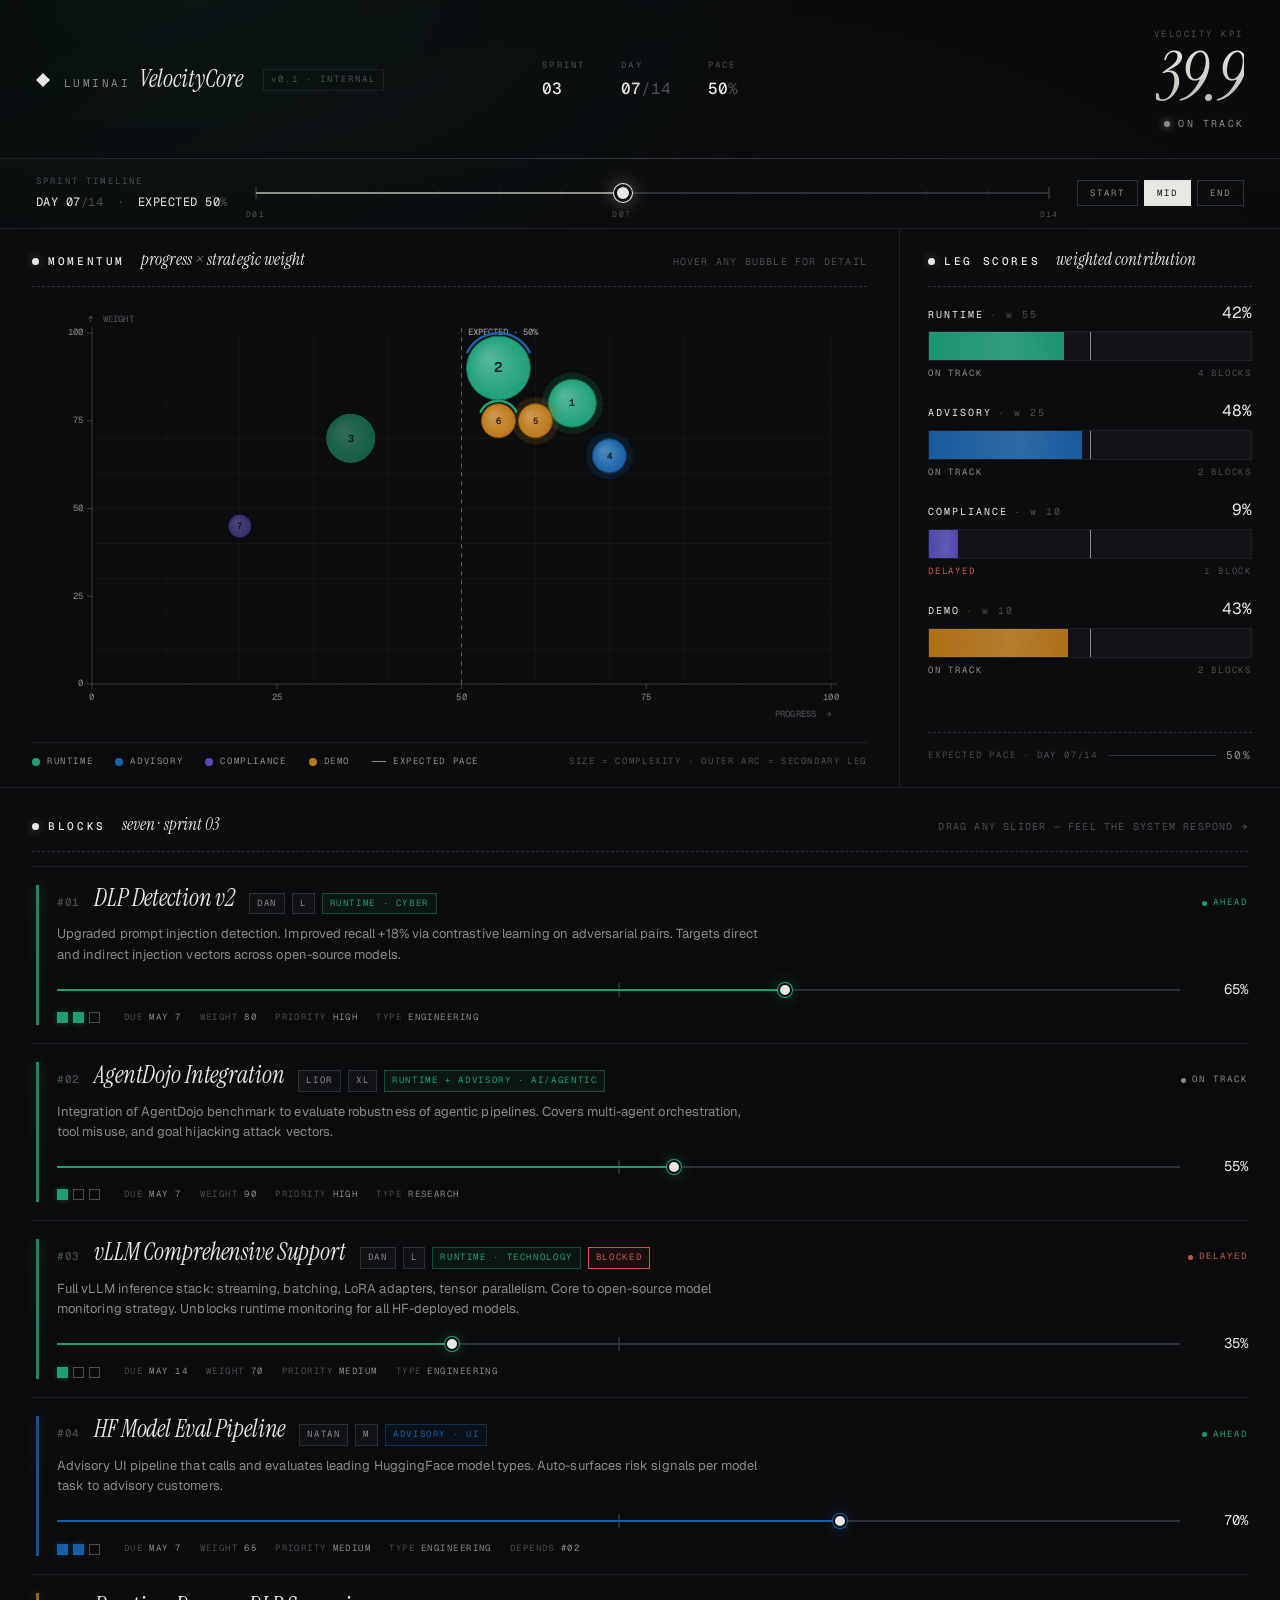
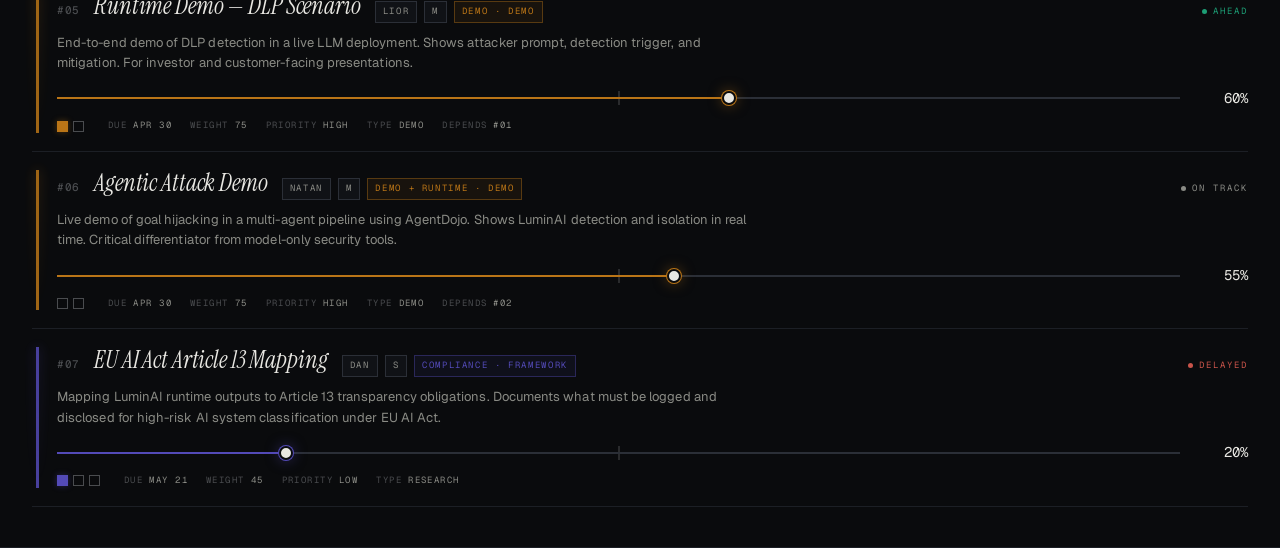
==== index.html @ 902e41db "Add VelocityCore early demo: live sprint KPI visualization Static single-page demo for LuminAI's spr" ====
<!DOCTYPE html>
<html lang="en">
<head>
  <meta charset="UTF-8" />
  <meta name="viewport" content="width=device-width, initial-scale=1.0" />
  <title>VelocityCore · LuminAI</title>
  <link rel="preconnect" href="https://fonts.googleapis.com">
  <link rel="preconnect" href="https://fonts.gstatic.com" crossorigin>
  <link href="https://fonts.googleapis.com/css2?family=Instrument+Serif:ital@0;1&family=Geist:wght@300;400;500;600&family=Geist+Mono:wght@300;400;500;600&display=swap" rel="stylesheet">
  <link rel="stylesheet" href="static/css/main.css">
</head>
<body>
  <div class="grain" aria-hidden="true"></div>
  <div class="vignette" aria-hidden="true"></div>

  <header class="topbar">
    <div class="brand">
      <span class="brand-mark" aria-hidden="true"></span>
      <span class="brand-name">LuminAI <em>VelocityCore</em></span>
      <span class="brand-tag">v0.1 · INTERNAL</span>
    </div>
    <div class="sprint-meta">
      <div class="meta-row"><span class="meta-label">SPRINT</span><span class="meta-value">03</span></div>
      <div class="meta-row"><span class="meta-label">DAY</span><span class="meta-value"><span id="meta-day">07</span><span class="dim">/14</span></span></div>
      <div class="meta-row"><span class="meta-label">PACE</span><span class="meta-value"><span id="meta-pace">50</span><span class="dim">%</span></span></div>
    </div>
    <div class="kpi-display">
      <span class="kpi-label">VELOCITY KPI</span>
      <span class="kpi-value" id="kpi-value">0.0</span>
      <span class="kpi-status" id="kpi-status">—</span>
    </div>
  </header>

  <section class="timeline" aria-label="Sprint timeline scrubber">
    <div class="timeline-label">
      <span class="tl-eyebrow">SPRINT TIMELINE</span>
      <span class="tl-readout">
        DAY <span id="tl-day">07</span><span class="dim">/14</span>
        <span class="tl-sep">·</span>
        EXPECTED <span id="tl-pace">50</span><span class="dim">%</span>
      </span>
    </div>
    <div class="timeline-track-wrap">
      <div class="timeline-ticks" id="timeline-ticks"></div>
      <input type="range" id="timeline-slider" class="timeline-slider"
        min="1" max="14" step="1" value="7" aria-label="Sprint day" />
    </div>
    <div class="timeline-presets">
      <button class="preset" data-day="1">START</button>
      <button class="preset" data-day="7">MID</button>
      <button class="preset" data-day="14">END</button>
    </div>
  </section>

  <main class="grid">
    <section class="panel momentum-panel">
      <header class="panel-header">
        <h2 class="panel-title"><span class="dot"></span>Momentum</h2>
        <span class="panel-sub"><em>progress</em> × <em>strategic weight</em></span>
        <span class="hint">hover any bubble for detail</span>
      </header>
      <div class="canvas-wrap">
        <canvas id="momentum-canvas"></canvas>
        <div class="tooltip" id="momentum-tooltip" hidden></div>
      </div>
      <footer class="canvas-legend" id="canvas-legend"></footer>
    </section>

    <aside class="panel legs-panel">
      <header class="panel-header">
        <h2 class="panel-title"><span class="dot"></span>Leg Scores</h2>
        <span class="panel-sub"><em>weighted contribution</em></span>
      </header>
      <div class="legs" id="legs"></div>
      <footer class="legs-foot">
        <span class="legs-foot-label">EXPECTED PACE · DAY 07/14</span>
        <span class="legs-foot-line"></span>
        <span class="legs-foot-val">50%</span>
      </footer>
    </aside>

    <section class="panel blocks-panel">
      <header class="panel-header">
        <h2 class="panel-title"><span class="dot"></span>Blocks</h2>
        <span class="panel-sub"><em>seven · sprint 03</em></span>
        <span class="hint">drag any slider — feel the system respond →</span>
      </header>
      <div class="blocks" id="blocks"></div>
    </section>
  </main>

  <script src="static/js/data.js"></script>
  <script src="static/js/kpi.js"></script>
  <script src="static/js/momentum.js"></script>
  <script src="static/js/app.js"></script>
</body>
</html>
---- static/css/main.css ----
/* =============================================================
   VelocityCore — LuminAI
   Instrument-panel aesthetic. Italic serif for gravitas,
   monospace for measurement, surgical color, fine hairlines.
   ============================================================= */

:root {
  --bg: #0a0b0d;
  --bg-2: #0d0f12;
  --surface: #101216;
  --surface-2: #15171c;
  --border: #1c1f25;
  --border-bright: #2b2f37;
  --text: #e8e7e2;
  --text-dim: #8a8b85;
  --text-faint: #4a4c4f;

  --runtime: #1D9E75;
  --advisory: #185FA5;
  --compliance: #534AB7;
  --demo: #BA7517;

  --warn: #c9544a;
  --good: var(--runtime);
  --neutral: var(--text-dim);

  --serif: 'Instrument Serif', 'EB Garamond', 'Times New Roman', serif;
  --sans: 'Geist', system-ui, -apple-system, sans-serif;
  --mono: 'Geist Mono', 'JetBrains Mono', 'SF Mono', monospace;

  --ease: cubic-bezier(.22, .61, .36, 1);
  --ease-out: cubic-bezier(.16, 1, .3, 1);
}

* { margin: 0; padding: 0; box-sizing: border-box; }
*::selection { background: var(--text); color: var(--bg); }

html, body { min-height: 100vh; }

body {
  background: var(--bg);
  color: var(--text);
  font-family: var(--sans);
  font-size: 13px;
  line-height: 1.55;
  letter-spacing: 0.005em;
  -webkit-font-smoothing: antialiased;
  -moz-osx-font-smoothing: grayscale;
  position: relative;
  overflow-x: hidden;
}

.grain {
  position: fixed;
  inset: 0;
  pointer-events: none;
  z-index: 1000;
  opacity: 0.05;
  mix-blend-mode: overlay;
  background-image: url("data:image/svg+xml;utf8,<svg viewBox='0 0 200 200' xmlns='http://www.w3.org/2000/svg'><filter id='n'><feTurbulence type='fractalNoise' baseFrequency='0.85' numOctaves='2' stitchTiles='stitch'/><feColorMatrix values='0 0 0 0 1  0 0 0 0 1  0 0 0 0 1  0 0 0 1 0'/></filter><rect width='100%' height='100%' filter='url(%23n)'/></svg>");
}

.vignette {
  position: fixed;
  inset: 0;
  pointer-events: none;
  z-index: 0;
  background:
    radial-gradient(ellipse 80% 60% at 15% 0%, rgba(29,158,117,0.07), transparent 60%),
    radial-gradient(ellipse 70% 60% at 100% 100%, rgba(83,74,183,0.06), transparent 60%),
    radial-gradient(ellipse 90% 80% at 50% 50%, transparent 50%, rgba(0,0,0,0.4));
}

/* =============================================================
   TOP BAR
   ============================================================= */
.topbar {
  display: grid;
  grid-template-columns: 1fr auto 1fr;
  align-items: center;
  padding: 28px 36px 26px;
  border-bottom: 1px solid var(--border);
  position: relative;
  z-index: 1;
  gap: 24px;
}
.topbar::after {
  content: '';
  position: absolute;
  left: 0; right: 0; bottom: -1px;
  height: 1px;
  background: linear-gradient(90deg, transparent, var(--text-dim), transparent);
  opacity: 0.18;
}

.brand {
  display: flex;
  align-items: center;
  gap: 14px;
}
.brand-mark {
  width: 14px; height: 14px;
  background: var(--text);
  clip-path: polygon(50% 0, 100% 50%, 50% 100%, 0 50%);
  filter: drop-shadow(0 0 12px rgba(232,231,229,0.45));
  animation: pulse-mark 4s ease-in-out infinite;
}
@keyframes pulse-mark {
  0%, 100% { filter: drop-shadow(0 0 8px rgba(232,231,229,0.3)); }
  50% { filter: drop-shadow(0 0 16px rgba(232,231,229,0.55)); }
}
.brand-name {
  font-family: var(--mono);
  font-size: 11px;
  letter-spacing: 0.22em;
  text-transform: uppercase;
  color: var(--text-dim);
  display: flex;
  align-items: baseline;
  gap: 9px;
}
.brand-name em {
  font-style: italic;
  font-family: var(--serif);
  font-size: 24px;
  letter-spacing: 0;
  text-transform: none;
  color: var(--text);
  line-height: 1;
}
.brand-tag {
  font-family: var(--mono);
  font-size: 9px;
  letter-spacing: 0.22em;
  color: var(--text-faint);
  padding: 3px 7px;
  border: 1px solid var(--border);
  margin-left: 6px;
}

.sprint-meta {
  display: flex;
  gap: 36px;
  font-family: var(--mono);
}
.meta-row { display: flex; flex-direction: column; gap: 4px; }
.meta-label {
  font-size: 9px;
  letter-spacing: 0.24em;
  color: var(--text-faint);
}
.meta-value {
  font-size: 16px;
  color: var(--text);
  font-feature-settings: 'tnum';
  font-weight: 500;
}
.dim { color: var(--text-faint); font-weight: 400; }

.kpi-display {
  display: flex;
  flex-direction: column;
  align-items: flex-end;
  position: relative;
}
.kpi-label {
  font-family: var(--mono);
  font-size: 9px;
  letter-spacing: 0.28em;
  color: var(--text-faint);
  margin-bottom: 4px;
}
.kpi-value {
  font-family: var(--serif);
  font-style: italic;
  font-size: 68px;
  line-height: 0.92;
  font-feature-settings: 'tnum';
  letter-spacing: -0.02em;
  background: linear-gradient(180deg, var(--text) 0%, #b6b6ad 100%);
  -webkit-background-clip: text;
  background-clip: text;
  color: transparent;
}
.kpi-status {
  font-family: var(--mono);
  font-size: 10px;
  letter-spacing: 0.22em;
  text-transform: uppercase;
  margin-top: 8px;
  color: var(--text-dim);
  display: flex;
  align-items: center;
  gap: 8px;
}
.kpi-status::before {
  content: '';
  width: 6px; height: 6px;
  background: currentColor;
  border-radius: 50%;
  box-shadow: 0 0 8px currentColor;
}
.kpi-status.ahead { color: var(--good); }
.kpi-status.delayed { color: var(--warn); }
.kpi-status.on_track { color: var(--text-dim); }

/* =============================================================
   TIMELINE SCRUBBER
   ============================================================= */
.timeline {
  display: grid;
  grid-template-columns: auto 1fr auto;
  align-items: center;
  gap: 28px;
  padding: 16px 36px;
  border-bottom: 1px solid var(--border);
  position: relative;
  z-index: 1;
  background: linear-gradient(180deg, rgba(255,255,255,0.012), transparent);
}
.timeline-label { display: flex; flex-direction: column; gap: 4px; min-width: 0; }
.tl-eyebrow {
  font-family: var(--mono);
  font-size: 9px;
  letter-spacing: 0.24em;
  color: var(--text-faint);
}
.tl-readout {
  font-family: var(--mono);
  font-size: 12px;
  color: var(--text);
  letter-spacing: 0.04em;
  font-feature-settings: 'tnum';
}
.tl-readout .tl-sep { color: var(--text-faint); margin: 0 6px; }

.timeline-track-wrap {
  position: relative;
  height: 36px;
  display: flex;
  align-items: center;
}
.timeline-ticks {
  position: absolute;
  inset: 50% 0 auto 0;
  transform: translateY(-50%);
  height: 18px;
  pointer-events: none;
}
.timeline-ticks .tick {
  position: absolute;
  top: 50%;
  width: 1px;
  background: var(--border-bright);
  transform: translate(-50%, -50%);
}
.timeline-ticks .tick.tick-major {
  background: var(--text-faint);
  height: 12px;
}
.timeline-ticks .tick.tick-minor { height: 5px; opacity: 0.7; }
.timeline-ticks .tick-label {
  position: absolute;
  bottom: -18px;
  font-family: var(--mono);
  font-size: 8px;
  letter-spacing: 0.18em;
  color: var(--text-faint);
  transform: translateX(-50%);
}

input[type=range].timeline-slider {
  -webkit-appearance: none;
  -moz-appearance: none;
  appearance: none;
  background: transparent;
  width: 100%;
  height: 36px;
  cursor: ew-resize;
  position: relative;
  z-index: 2;
  margin: 0;
}
input[type=range].timeline-slider:focus { outline: none; }
input[type=range].timeline-slider::-webkit-slider-runnable-track {
  height: 2px;
  background: linear-gradient(
    to right,
    var(--text-dim) 0%,
    var(--text-dim) var(--tl-pct, 50%),
    var(--border-bright) var(--tl-pct, 50%),
    var(--border-bright) 100%
  );
  border: none;
}
input[type=range].timeline-slider::-webkit-slider-thumb {
  -webkit-appearance: none;
  width: 18px; height: 18px;
  background: var(--text);
  border: 3px solid var(--bg);
  margin-top: -8px;
  border-radius: 50%;
  cursor: grab;
  box-shadow: 0 0 0 1px var(--text), 0 0 18px rgba(232,231,229,0.45);
  transition: transform 160ms var(--ease);
}
input[type=range].timeline-slider::-webkit-slider-thumb:hover { transform: scale(1.15); }
input[type=range].timeline-slider::-webkit-slider-thumb:active { cursor: grabbing; }
input[type=range].timeline-slider::-moz-range-track {
  height: 2px;
  background: var(--border-bright);
}
input[type=range].timeline-slider::-moz-range-progress {
  height: 2px;
  background: var(--text-dim);
}
input[type=range].timeline-slider::-moz-range-thumb {
  width: 16px; height: 16px;
  background: var(--text);
  border: 3px solid var(--bg);
  border-radius: 50%;
  box-shadow: 0 0 0 1px var(--text);
}

.timeline-presets {
  display: flex;
  gap: 6px;
}
.preset {
  font-family: var(--mono);
  font-size: 9px;
  letter-spacing: 0.22em;
  text-transform: uppercase;
  padding: 6px 12px;
  background: transparent;
  color: var(--text-dim);
  border: 1px solid var(--border-bright);
  cursor: pointer;
  transition: all 160ms var(--ease);
}
.preset:hover {
  color: var(--text);
  border-color: var(--text-dim);
  background: var(--surface);
}
.preset.active {
  color: var(--bg);
  background: var(--text);
  border-color: var(--text);
}

@media (max-width: 720px) {
  .timeline { grid-template-columns: 1fr; gap: 14px; padding: 14px 20px; }
  .timeline-presets { justify-content: center; }
}

/* =============================================================
   GRID
   ============================================================= */
.grid {
  display: grid;
  grid-template-columns: minmax(0, 1fr) 380px;
  grid-template-rows: minmax(460px, 62vh) auto;
  gap: 1px;
  background: var(--border);
  border-bottom: 1px solid var(--border);
  position: relative;
  z-index: 1;
}

.panel {
  background: var(--bg);
  display: flex;
  flex-direction: column;
  position: relative;
}
.momentum-panel { padding: 22px 32px 18px; min-width: 0; }
.legs-panel { padding: 22px 28px 22px; }
.blocks-panel { padding: 28px 32px 40px; grid-column: 1 / -1; }

.panel-header {
  display: flex;
  align-items: baseline;
  gap: 16px;
  padding-bottom: 16px;
  margin-bottom: 14px;
  border-bottom: 1px dashed var(--border-bright);
}
.panel-title {
  font-family: var(--mono);
  font-size: 11px;
  letter-spacing: 0.24em;
  font-weight: 500;
  text-transform: uppercase;
  display: flex;
  align-items: center;
  gap: 9px;
  color: var(--text);
}
.panel-title .dot {
  width: 7px; height: 7px;
  border-radius: 50%;
  background: var(--text);
  box-shadow: 0 0 10px rgba(232,231,229,0.35);
}
.panel-sub {
  font-family: var(--serif);
  font-style: italic;
  font-size: 17px;
  color: var(--text-dim);
  letter-spacing: 0.005em;
  line-height: 1;
}
.panel-sub em { font-style: italic; color: var(--text); }
.hint {
  margin-left: auto;
  font-family: var(--mono);
  font-size: 10px;
  color: var(--text-faint);
  letter-spacing: 0.12em;
  text-transform: uppercase;
}

/* =============================================================
   MOMENTUM CANVAS
   ============================================================= */
.canvas-wrap {
  position: relative;
  flex: 1;
  min-height: 380px;
}
#momentum-canvas {
  display: block;
  width: 100%;
  height: 100%;
  cursor: crosshair;
}
.tooltip {
  position: absolute;
  pointer-events: none;
  background: rgba(13, 15, 18, 0.96);
  border: 1px solid var(--border-bright);
  padding: 12px 14px;
  min-width: 200px;
  max-width: 260px;
  font-family: var(--mono);
  font-size: 10px;
  letter-spacing: 0.04em;
  z-index: 10;
  backdrop-filter: blur(8px);
  -webkit-backdrop-filter: blur(8px);
  box-shadow: 0 12px 32px rgba(0,0,0,0.55), 0 0 0 1px rgba(0,0,0,0.4);
}
.tooltip[hidden] { display: none; }
.tt-name {
  font-family: var(--serif);
  font-style: italic;
  font-size: 17px;
  color: var(--text);
  letter-spacing: -0.005em;
  margin-bottom: 4px;
  line-height: 1.15;
}
.tt-meta {
  color: var(--text-faint);
  margin-bottom: 10px;
  font-size: 9px;
  letter-spacing: 0.18em;
  text-transform: uppercase;
}
.tt-row {
  display: flex;
  justify-content: space-between;
  gap: 12px;
  padding: 3px 0;
}
.tt-key { color: var(--text-faint); font-size: 9px; letter-spacing: 0.2em; }
.tt-val { color: var(--text); font-feature-settings: 'tnum'; }
.tt-status {
  margin-top: 10px;
  padding-top: 8px;
  border-top: 1px solid var(--border-bright);
  font-size: 9px;
  letter-spacing: 0.22em;
  text-align: right;
  color: var(--text-dim);
}
.tt-status.ahead { color: var(--good); }
.tt-status.delayed { color: var(--warn); }

.canvas-legend {
  display: flex;
  gap: 22px;
  margin-top: 14px;
  padding-top: 12px;
  border-top: 1px solid var(--border);
  font-family: var(--mono);
  font-size: 9px;
  letter-spacing: 0.18em;
  color: var(--text-dim);
  flex-wrap: wrap;
  align-items: center;
}
.legend-item { display: flex; align-items: center; gap: 7px; }
.legend-dot { width: 8px; height: 8px; border-radius: 50%; }
.legend-line { width: 14px; height: 1px; background: var(--text-dim); }
.legend-meta { color: var(--text-faint); }

/* =============================================================
   LEG BARS
   ============================================================= */
.legs {
  display: flex;
  flex-direction: column;
  gap: 18px;
  flex: 1;
}
.leg {
  --leg-color: var(--text);
  display: flex;
  flex-direction: column;
  gap: 6px;
}
.leg-row-1 {
  display: flex;
  align-items: baseline;
  justify-content: space-between;
  gap: 12px;
}
.leg-name {
  font-family: var(--mono);
  font-size: 10px;
  letter-spacing: 0.2em;
  color: var(--text);
}
.leg-name .leg-weight {
  color: var(--text-faint);
  margin-left: 6px;
}
.leg-actual {
  font-family: var(--mono);
  font-size: 16px;
  color: var(--text);
  font-feature-settings: 'tnum';
  letter-spacing: 0;
}
.leg-bar {
  height: 30px;
  background: var(--surface);
  border: 1px solid var(--border);
  position: relative;
  overflow: hidden;
}
.leg-fill {
  position: absolute;
  inset: 0 auto 0 0;
  width: 0;
  background: var(--leg-color);
  transition: width 520ms var(--ease-out);
  opacity: 0.92;
}
.leg-fill::after {
  content: '';
  position: absolute;
  inset: 0;
  background: linear-gradient(90deg, transparent 0%, rgba(255,255,255,0.10) 60%, transparent 100%);
}
.leg-expected {
  position: absolute;
  top: -3px; bottom: -3px;
  left: var(--expected, 50%);
  width: 1px;
  background: rgba(232,231,229,0.55);
  z-index: 2;
  pointer-events: none;
  transition: left 360ms var(--ease-out);
}
.leg-expected::before, .leg-expected::after {
  content: '';
  position: absolute;
  left: -2px;
  width: 5px;
  height: 1px;
  background: rgba(232,231,229,0.55);
}
.leg-expected::before { top: 0; }
.leg-expected::after { bottom: 0; }
.leg-row-2 {
  display: flex;
  justify-content: space-between;
  font-family: var(--mono);
  font-size: 9px;
  letter-spacing: 0.2em;
  color: var(--text-faint);
  text-transform: uppercase;
}
.leg-status-tag.ahead { color: var(--good); }
.leg-status-tag.delayed { color: var(--warn); }
.leg-status-tag.on_track { color: var(--text-dim); }

.legs-foot {
  margin-top: 18px;
  padding-top: 14px;
  border-top: 1px dashed var(--border-bright);
  display: grid;
  grid-template-columns: auto 1fr auto;
  align-items: center;
  gap: 10px;
  font-family: var(--mono);
  font-size: 9px;
  letter-spacing: 0.2em;
  color: var(--text-faint);
}
.legs-foot-line { height: 1px; background: var(--border-bright); }
.legs-foot-val { color: var(--text-dim); font-size: 11px; }

/* =============================================================
   BLOCKS
   ============================================================= */
.blocks {
  display: flex;
  flex-direction: column;
}
.block {
  --leg-color: var(--text);
  display: grid;
  grid-template-columns: 3px 1fr;
  gap: 18px;
  padding: 18px 0 18px 4px;
  border-bottom: 1px solid var(--border);
  position: relative;
  transition: background 200ms var(--ease);
}
.block:first-child { border-top: 1px solid var(--border); }
.block:hover { background: var(--bg-2); }
.block-strip {
  background: var(--leg-color);
  align-self: stretch;
  opacity: 0.85;
  position: relative;
}
.block-strip::after {
  content: '';
  position: absolute;
  inset: 0;
  background: linear-gradient(180deg, var(--leg-color), transparent);
  filter: blur(6px);
  opacity: 0.5;
}
.block-body {
  display: flex;
  flex-direction: column;
  gap: 10px;
  min-width: 0;
}

.block-head {
  display: flex;
  align-items: baseline;
  gap: 14px;
  flex-wrap: wrap;
}
.block-id {
  font-family: var(--mono);
  font-size: 11px;
  color: var(--text-faint);
  letter-spacing: 0.06em;
  font-feature-settings: 'tnum';
  font-weight: 500;
}
.block-name {
  font-family: var(--serif);
  font-style: italic;
  font-size: 24px;
  font-weight: 400;
  color: var(--text);
  letter-spacing: -0.005em;
  line-height: 1.05;
}
.block-tags {
  display: flex;
  align-items: center;
  gap: 7px;
  flex-wrap: wrap;
}
.tag {
  font-family: var(--mono);
  font-size: 9px;
  letter-spacing: 0.18em;
  text-transform: uppercase;
  padding: 3px 7px;
  border: 1px solid var(--border-bright);
  color: var(--text-dim);
  background: var(--surface);
}
.tag-leg {
  border-color: color-mix(in oklab, var(--leg-color), transparent 60%);
  color: var(--leg-color);
  background: color-mix(in oklab, var(--leg-color), transparent 92%);
}
.tag-blocked {
  border-color: var(--warn);
  color: var(--warn);
  background: color-mix(in oklab, var(--warn), transparent 92%);
}
.block-status {
  font-family: var(--mono);
  font-size: 9px;
  letter-spacing: 0.22em;
  text-transform: uppercase;
  color: var(--text-dim);
  display: flex;
  align-items: center;
  gap: 6px;
  margin-left: auto;
}
.block-status::before {
  content: '';
  width: 5px;
  height: 5px;
  background: currentColor;
  border-radius: 50%;
}
.block-status.ahead { color: var(--good); }
.block-status.delayed { color: var(--warn); }

.block-desc {
  color: var(--text-dim);
  font-size: 13px;
  max-width: 78ch;
  line-height: 1.55;
}

.block-controls {
  display: flex;
  align-items: center;
  gap: 16px;
  margin-top: 4px;
}
.slider-wrap {
  position: relative;
  flex: 1;
  height: 22px;
  display: flex;
  align-items: center;
}
.slider-wrap::after {
  content: '';
  position: absolute;
  left: var(--expected, 50%);
  top: 50%;
  transform: translate(-50%, -50%);
  width: 1px;
  height: 14px;
  background: var(--text-faint);
  pointer-events: none;
  z-index: 0;
  transition: left 360ms var(--ease-out);
}
input[type=range].block-slider {
  -webkit-appearance: none;
  -moz-appearance: none;
  appearance: none;
  background: transparent;
  width: 100%;
  height: 22px;
  cursor: ew-resize;
  z-index: 1;
  position: relative;
  margin: 0;
}
input[type=range].block-slider:focus { outline: none; }
input[type=range].block-slider::-webkit-slider-runnable-track {
  height: 2px;
  background: linear-gradient(
    to right,
    var(--leg-color) 0%,
    var(--leg-color) var(--fill-pct, 0%),
    var(--border-bright) var(--fill-pct, 0%),
    var(--border-bright) 100%
  );
  border: none;
}
input[type=range].block-slider::-webkit-slider-thumb {
  -webkit-appearance: none;
  width: 14px; height: 14px;
  background: var(--text);
  border: 2px solid var(--bg);
  margin-top: -6px;
  border-radius: 50%;
  cursor: grab;
  box-shadow: 0 0 0 1px var(--leg-color), 0 0 14px color-mix(in oklab, var(--leg-color), transparent 50%);
  transition: transform 160ms var(--ease);
}
input[type=range].block-slider::-webkit-slider-thumb:hover { transform: scale(1.18); }
input[type=range].block-slider::-webkit-slider-thumb:active { cursor: grabbing; transform: scale(1.06); }
input[type=range].block-slider::-moz-range-track {
  height: 2px;
  background: var(--border-bright);
  border: none;
}
input[type=range].block-slider::-moz-range-progress {
  height: 2px;
  background: var(--leg-color);
}
input[type=range].block-slider::-moz-range-thumb {
  width: 12px; height: 12px;
  background: var(--text);
  border: 2px solid var(--bg);
  border-radius: 50%;
  box-shadow: 0 0 0 1px var(--leg-color);
}
.block-pct {
  font-family: var(--mono);
  font-size: 14px;
  color: var(--text);
  font-feature-settings: 'tnum';
  width: 52px;
  text-align: right;
}

.block-foot {
  display: flex;
  align-items: center;
  gap: 24px;
  font-family: var(--mono);
  font-size: 9px;
  letter-spacing: 0.16em;
  color: var(--text-faint);
  text-transform: uppercase;
  flex-wrap: wrap;
}
.block-milestones {
  display: flex;
  gap: 5px;
}
.ms {
  width: 11px; height: 11px;
  border: 1px solid var(--text-faint);
  display: inline-block;
  position: relative;
}
.ms.done {
  background: var(--leg-color);
  border-color: var(--leg-color);
  box-shadow: 0 0 6px color-mix(in oklab, var(--leg-color), transparent 60%);
}
.block-foot-meta {
  display: flex;
  gap: 18px;
  flex-wrap: wrap;
}
.foot-pair { display: inline-flex; gap: 6px; }
.foot-pair .key { color: var(--text-faint); }
.foot-pair .val { color: var(--text-dim); }

/* =============================================================
   RESPONSIVE
   ============================================================= */
@media (max-width: 1080px) {
  .grid { grid-template-columns: 1fr; grid-template-rows: minmax(420px, 56vh) auto auto; }
  .legs-panel { border-top: 1px solid var(--border); }
}
@media (max-width: 720px) {
  .topbar { grid-template-columns: 1fr; gap: 18px; }
  .kpi-display { align-items: flex-start; }
  .kpi-value { font-size: 52px; }
  .block-name { font-size: 20px; }
  .momentum-panel, .legs-panel, .blocks-panel { padding-left: 20px; padding-right: 20px; }
  .panel-header { flex-wrap: wrap; }
  .hint { display: none; }
}
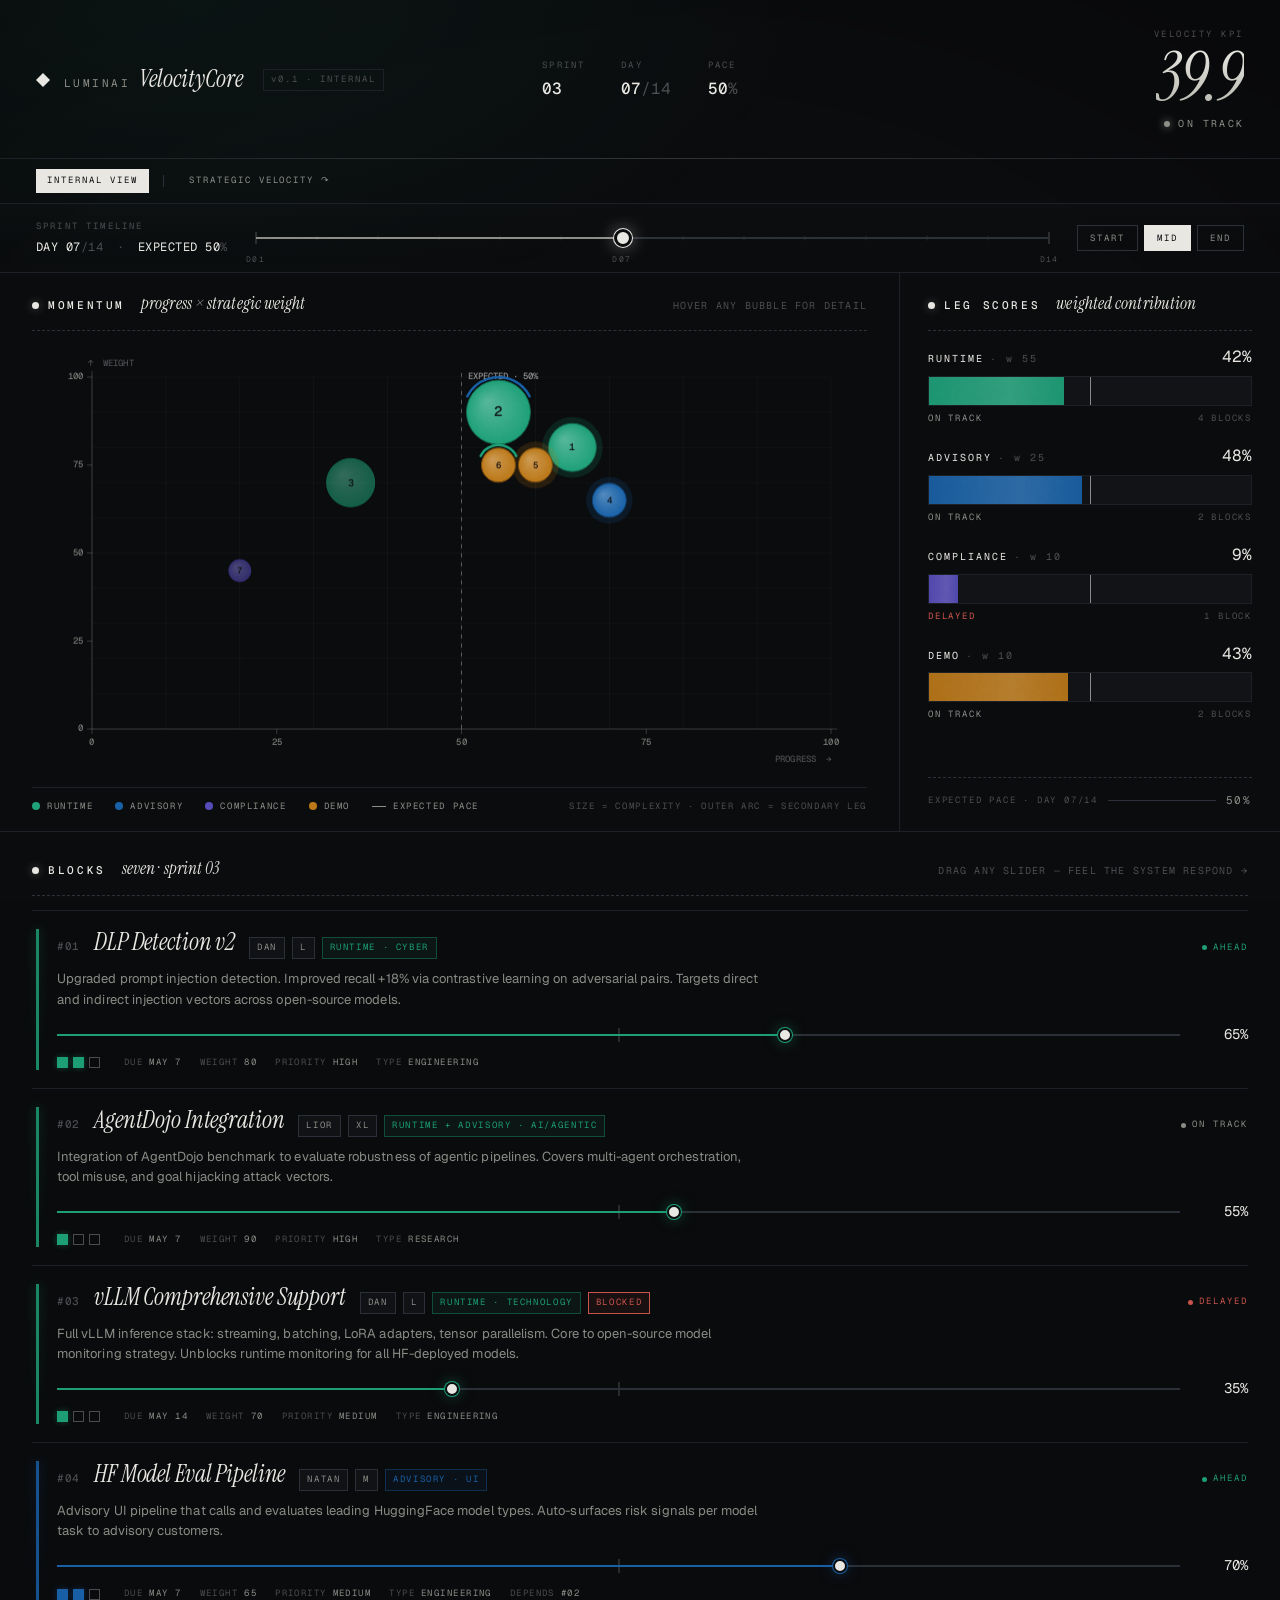
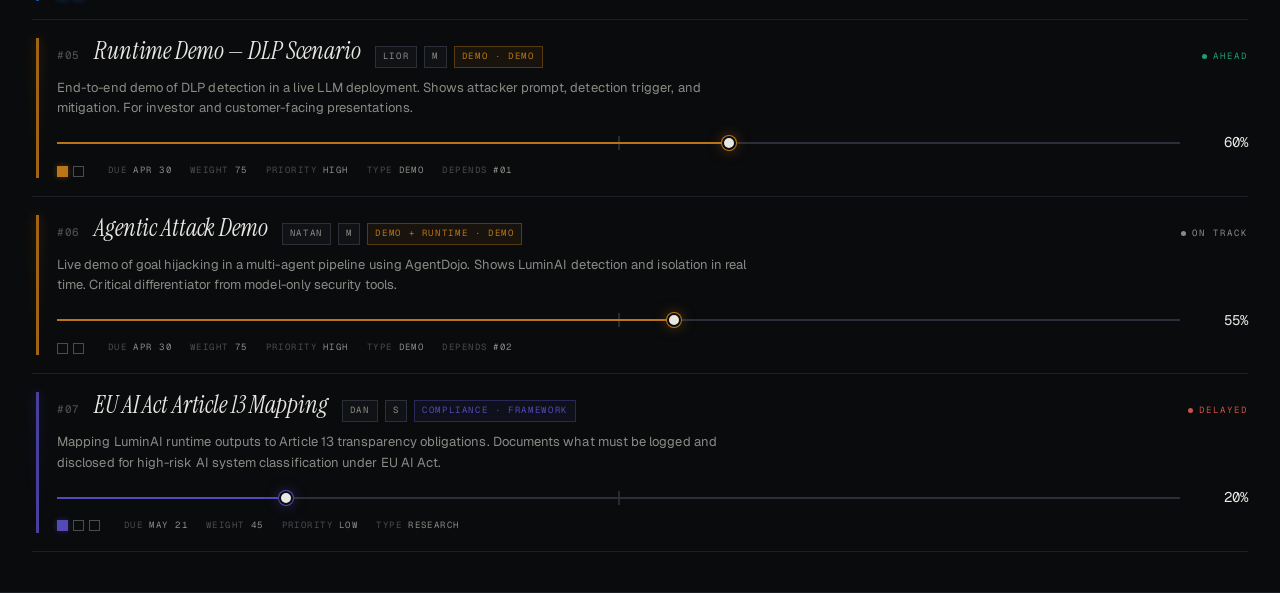
==== commit 9b53b46c: "Add Strategic Velocity investor view: burn-up roadmap dashboard External-facing companion to the int" ====
--- a/index.html
+++ b/index.html
@@ -30,6 +30,12 @@
       <span class="kpi-status" id="kpi-status">—</span>
     </div>
   </header>
+
+  <nav class="view-switcher">
+    <span class="switcher-active">INTERNAL VIEW</span>
+    <span class="switcher-divider"></span>
+    <a href="investors.html" class="switcher-link">STRATEGIC VELOCITY ↷</a>
+  </nav>
 
   <section class="timeline" aria-label="Sprint timeline scrubber">
     <div class="timeline-label">
--- a/static/css/main.css
+++ b/static/css/main.css
@@ -355,6 +355,83 @@
 }
 
 /* =============================================================
+   VIEW SWITCHER + MODE TOGGLES (shared chrome)
+   ============================================================= */
+.view-switcher {
+  display: flex;
+  align-items: center;
+  gap: 14px;
+  padding: 10px 36px;
+  border-bottom: 1px solid var(--border);
+  font-family: var(--mono);
+  font-size: 9px;
+  letter-spacing: 0.22em;
+  color: var(--text-faint);
+  text-transform: uppercase;
+  position: relative;
+  z-index: 1;
+}
+.switcher-link {
+  color: var(--text-dim);
+  text-decoration: none;
+  padding: 4px 10px;
+  border: 1px solid transparent;
+  transition: all 160ms var(--ease);
+}
+.switcher-link:hover {
+  color: var(--text);
+  border-color: var(--border-bright);
+}
+.switcher-divider {
+  width: 1px;
+  height: 12px;
+  background: var(--border-bright);
+}
+.switcher-active {
+  color: var(--bg);
+  padding: 4px 10px;
+  border: 1px solid var(--text);
+  background: var(--text);
+}
+.switcher-mode {
+  margin-left: auto;
+  display: flex;
+  align-items: center;
+  gap: 8px;
+}
+.mode-label {
+  color: var(--text-faint);
+  font-size: 9px;
+  letter-spacing: 0.22em;
+}
+.mode-btn {
+  font-family: var(--mono);
+  font-size: 9px;
+  letter-spacing: 0.22em;
+  text-transform: uppercase;
+  background: transparent;
+  color: var(--text-dim);
+  border: 1px solid var(--border-bright);
+  padding: 4px 10px;
+  cursor: pointer;
+  transition: all 160ms var(--ease);
+}
+.mode-btn:hover {
+  color: var(--text);
+  border-color: var(--text-dim);
+}
+.mode-btn.active {
+  color: var(--bg);
+  background: var(--text);
+  border-color: var(--text);
+}
+
+@media (max-width: 720px) {
+  .view-switcher { padding: 10px 20px; flex-wrap: wrap; }
+  .switcher-mode { width: 100%; margin-left: 0; }
+}
+
+/* =============================================================
    GRID
    ============================================================= */
 .grid {
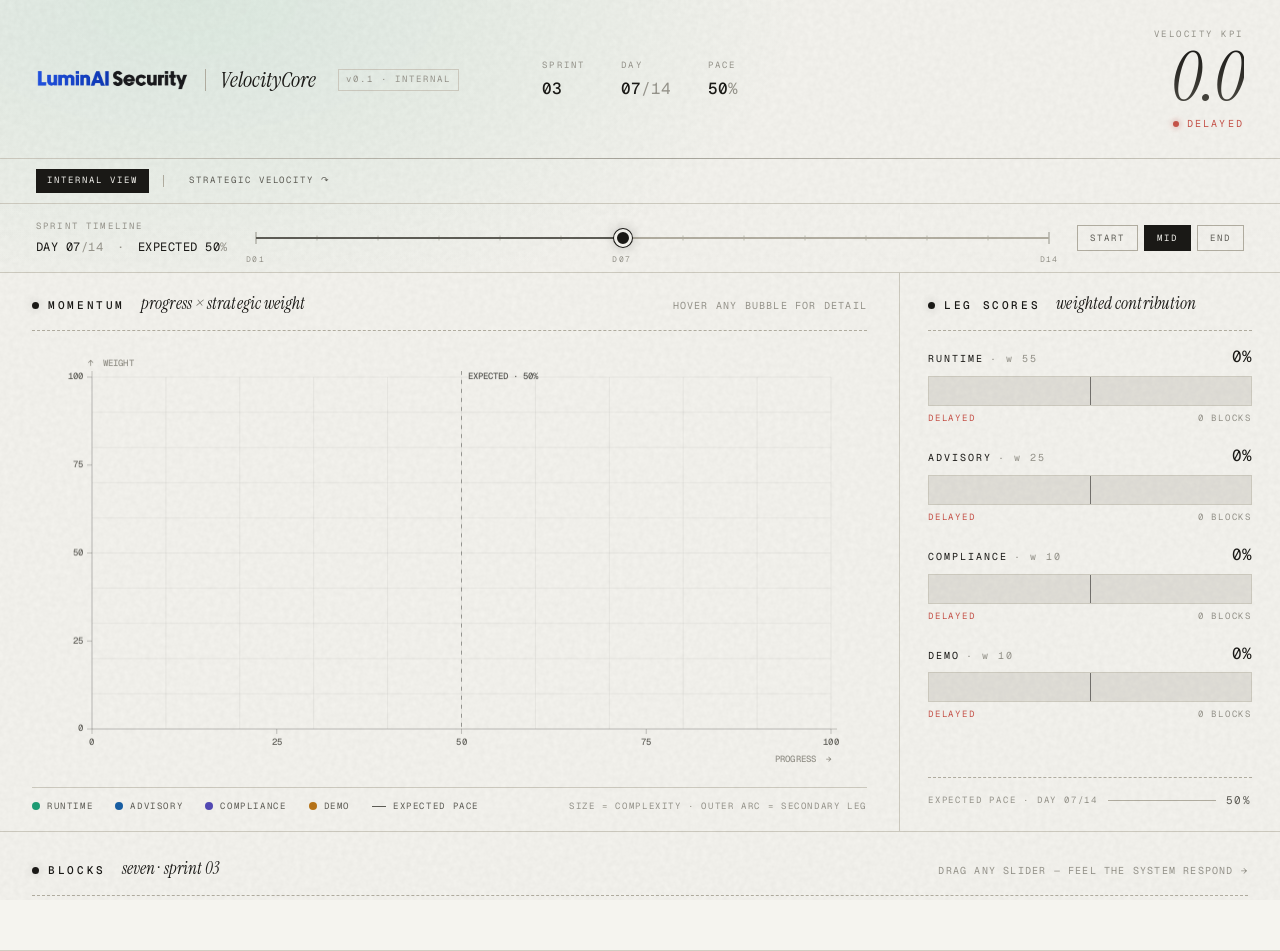
==== commit d7e6650a: "Wire Flask backend, persist state, ship/edit/delete milestones, light mode + LuminAI Security brandi" ====
--- a/index.html
+++ b/index.html
@@ -15,8 +15,8 @@
 
   <header class="topbar">
     <div class="brand">
-      <span class="brand-mark" aria-hidden="true"></span>
-      <span class="brand-name">LuminAI <em>VelocityCore</em></span>
+      <img src="static/images/luminai-logo.png" class="brand-mark" alt="LuminAI Security" />
+      <span class="brand-product">VelocityCore</span>
       <span class="brand-tag">v0.1 · INTERNAL</span>
     </div>
     <div class="sprint-meta">
--- a/static/css/main.css
+++ b/static/css/main.css
@@ -5,15 +5,15 @@
    ============================================================= */
 
 :root {
-  --bg: #0a0b0d;
-  --bg-2: #0d0f12;
-  --surface: #101216;
-  --surface-2: #15171c;
-  --border: #1c1f25;
-  --border-bright: #2b2f37;
-  --text: #e8e7e2;
-  --text-dim: #8a8b85;
-  --text-faint: #4a4c4f;
+  --bg: #f5f4ef;
+  --bg-2: #ecebe5;
+  --surface: #e2e0d9;
+  --surface-2: #d6d3ca;
+  --border: #cfccc1;
+  --border-bright: #b3afa2;
+  --text: #1a1916;
+  --text-dim: #5e5d56;
+  --text-faint: #97958c;
 
   --runtime: #1D9E75;
   --advisory: #185FA5;
@@ -55,9 +55,9 @@
   inset: 0;
   pointer-events: none;
   z-index: 1000;
-  opacity: 0.05;
-  mix-blend-mode: overlay;
-  background-image: url("data:image/svg+xml;utf8,<svg viewBox='0 0 200 200' xmlns='http://www.w3.org/2000/svg'><filter id='n'><feTurbulence type='fractalNoise' baseFrequency='0.85' numOctaves='2' stitchTiles='stitch'/><feColorMatrix values='0 0 0 0 1  0 0 0 0 1  0 0 0 0 1  0 0 0 1 0'/></filter><rect width='100%' height='100%' filter='url(%23n)'/></svg>");
+  opacity: 0.04;
+  mix-blend-mode: multiply;
+  background-image: url("data:image/svg+xml;utf8,<svg viewBox='0 0 200 200' xmlns='http://www.w3.org/2000/svg'><filter id='n'><feTurbulence type='fractalNoise' baseFrequency='0.85' numOctaves='2' stitchTiles='stitch'/><feColorMatrix values='0 0 0 0 0  0 0 0 0 0  0 0 0 0 0  0 0 0 1 0'/></filter><rect width='100%' height='100%' filter='url(%23n)'/></svg>");
 }
 
 .vignette {
@@ -66,9 +66,8 @@
   pointer-events: none;
   z-index: 0;
   background:
-    radial-gradient(ellipse 80% 60% at 15% 0%, rgba(29,158,117,0.07), transparent 60%),
-    radial-gradient(ellipse 70% 60% at 100% 100%, rgba(83,74,183,0.06), transparent 60%),
-    radial-gradient(ellipse 90% 80% at 50% 50%, transparent 50%, rgba(0,0,0,0.4));
+    radial-gradient(ellipse 80% 60% at 15% 0%, rgba(29,158,117,0.10), transparent 60%),
+    radial-gradient(ellipse 70% 60% at 100% 100%, rgba(83,74,183,0.08), transparent 60%);
 }
 
 /* =============================================================
@@ -90,43 +89,28 @@
   left: 0; right: 0; bottom: -1px;
   height: 1px;
   background: linear-gradient(90deg, transparent, var(--text-dim), transparent);
-  opacity: 0.18;
+  opacity: 0.35;
 }
 
 .brand {
   display: flex;
   align-items: center;
-  gap: 14px;
+  gap: 16px;
 }
 .brand-mark {
-  width: 14px; height: 14px;
-  background: var(--text);
-  clip-path: polygon(50% 0, 100% 50%, 50% 100%, 0 50%);
-  filter: drop-shadow(0 0 12px rgba(232,231,229,0.45));
-  animation: pulse-mark 4s ease-in-out infinite;
-}
-@keyframes pulse-mark {
-  0%, 100% { filter: drop-shadow(0 0 8px rgba(232,231,229,0.3)); }
-  50% { filter: drop-shadow(0 0 16px rgba(232,231,229,0.55)); }
-}
-.brand-name {
-  font-family: var(--mono);
-  font-size: 11px;
-  letter-spacing: 0.22em;
-  text-transform: uppercase;
-  color: var(--text-dim);
-  display: flex;
-  align-items: baseline;
-  gap: 9px;
-}
-.brand-name em {
+  height: 28px;
+  width: auto;
+  display: block;
+  flex-shrink: 0;
+}
+.brand-product {
+  font-family: var(--serif);
   font-style: italic;
-  font-family: var(--serif);
-  font-size: 24px;
-  letter-spacing: 0;
-  text-transform: none;
+  font-size: 22px;
   color: var(--text);
   line-height: 1;
+  padding-left: 14px;
+  border-left: 1px solid var(--border-bright);
 }
 .brand-tag {
   font-family: var(--mono);
@@ -177,7 +161,7 @@
   line-height: 0.92;
   font-feature-settings: 'tnum';
   letter-spacing: -0.02em;
-  background: linear-gradient(180deg, var(--text) 0%, #b6b6ad 100%);
+  background: linear-gradient(180deg, var(--text) 0%, #4d4b44 100%);
   -webkit-background-clip: text;
   background-clip: text;
   color: transparent;
@@ -198,7 +182,7 @@
   width: 6px; height: 6px;
   background: currentColor;
   border-radius: 50%;
-  box-shadow: 0 0 8px currentColor;
+  box-shadow: 0 0 6px color-mix(in oklab, currentColor, transparent 40%);
 }
 .kpi-status.ahead { color: var(--good); }
 .kpi-status.delayed { color: var(--warn); }
@@ -301,7 +285,7 @@
   margin-top: -8px;
   border-radius: 50%;
   cursor: grab;
-  box-shadow: 0 0 0 1px var(--text), 0 0 18px rgba(232,231,229,0.45);
+  box-shadow: 0 0 0 1px var(--text), 0 0 12px rgba(26,25,22,0.30);
   transition: transform 160ms var(--ease);
 }
 input[type=range].timeline-slider::-webkit-slider-thumb:hover { transform: scale(1.15); }
@@ -478,7 +462,7 @@
   width: 7px; height: 7px;
   border-radius: 50%;
   background: var(--text);
-  box-shadow: 0 0 10px rgba(232,231,229,0.35);
+  box-shadow: 0 0 10px rgba(26,25,22,0.20);
 }
 .panel-sub {
   font-family: var(--serif);
@@ -515,7 +499,7 @@
 .tooltip {
   position: absolute;
   pointer-events: none;
-  background: rgba(13, 15, 18, 0.96);
+  background: rgba(255, 255, 255, 0.97);
   border: 1px solid var(--border-bright);
   padding: 12px 14px;
   min-width: 200px;
@@ -526,7 +510,7 @@
   z-index: 10;
   backdrop-filter: blur(8px);
   -webkit-backdrop-filter: blur(8px);
-  box-shadow: 0 12px 32px rgba(0,0,0,0.55), 0 0 0 1px rgba(0,0,0,0.4);
+  box-shadow: 0 12px 32px rgba(26,25,22,0.18), 0 0 0 1px rgba(26,25,22,0.06);
 }
 .tooltip[hidden] { display: none; }
 .tt-name {
@@ -640,14 +624,14 @@
   content: '';
   position: absolute;
   inset: 0;
-  background: linear-gradient(90deg, transparent 0%, rgba(255,255,255,0.10) 60%, transparent 100%);
+  background: linear-gradient(90deg, transparent 0%, rgba(255,255,255,0.18) 60%, transparent 100%);
 }
 .leg-expected {
   position: absolute;
   top: -3px; bottom: -3px;
   left: var(--expected, 50%);
   width: 1px;
-  background: rgba(232,231,229,0.55);
+  background: rgba(26,25,22,0.55);
   z-index: 2;
   pointer-events: none;
   transition: left 360ms var(--ease-out);
@@ -658,7 +642,7 @@
   left: -2px;
   width: 5px;
   height: 1px;
-  background: rgba(232,231,229,0.55);
+  background: rgba(26,25,22,0.55);
 }
 .leg-expected::before { top: 0; }
 .leg-expected::after { bottom: 0; }
@@ -722,7 +706,7 @@
   inset: 0;
   background: linear-gradient(180deg, var(--leg-color), transparent);
   filter: blur(6px);
-  opacity: 0.5;
+  opacity: 0.35;
 }
 .block-body {
   display: flex;
@@ -861,12 +845,12 @@
 input[type=range].block-slider::-webkit-slider-thumb {
   -webkit-appearance: none;
   width: 14px; height: 14px;
-  background: var(--text);
+  background: var(--leg-color);
   border: 2px solid var(--bg);
   margin-top: -6px;
   border-radius: 50%;
   cursor: grab;
-  box-shadow: 0 0 0 1px var(--leg-color), 0 0 14px color-mix(in oklab, var(--leg-color), transparent 50%);
+  box-shadow: 0 0 0 1px var(--leg-color), 0 0 10px color-mix(in oklab, var(--leg-color), transparent 60%);
   transition: transform 160ms var(--ease);
 }
 input[type=range].block-slider::-webkit-slider-thumb:hover { transform: scale(1.18); }
